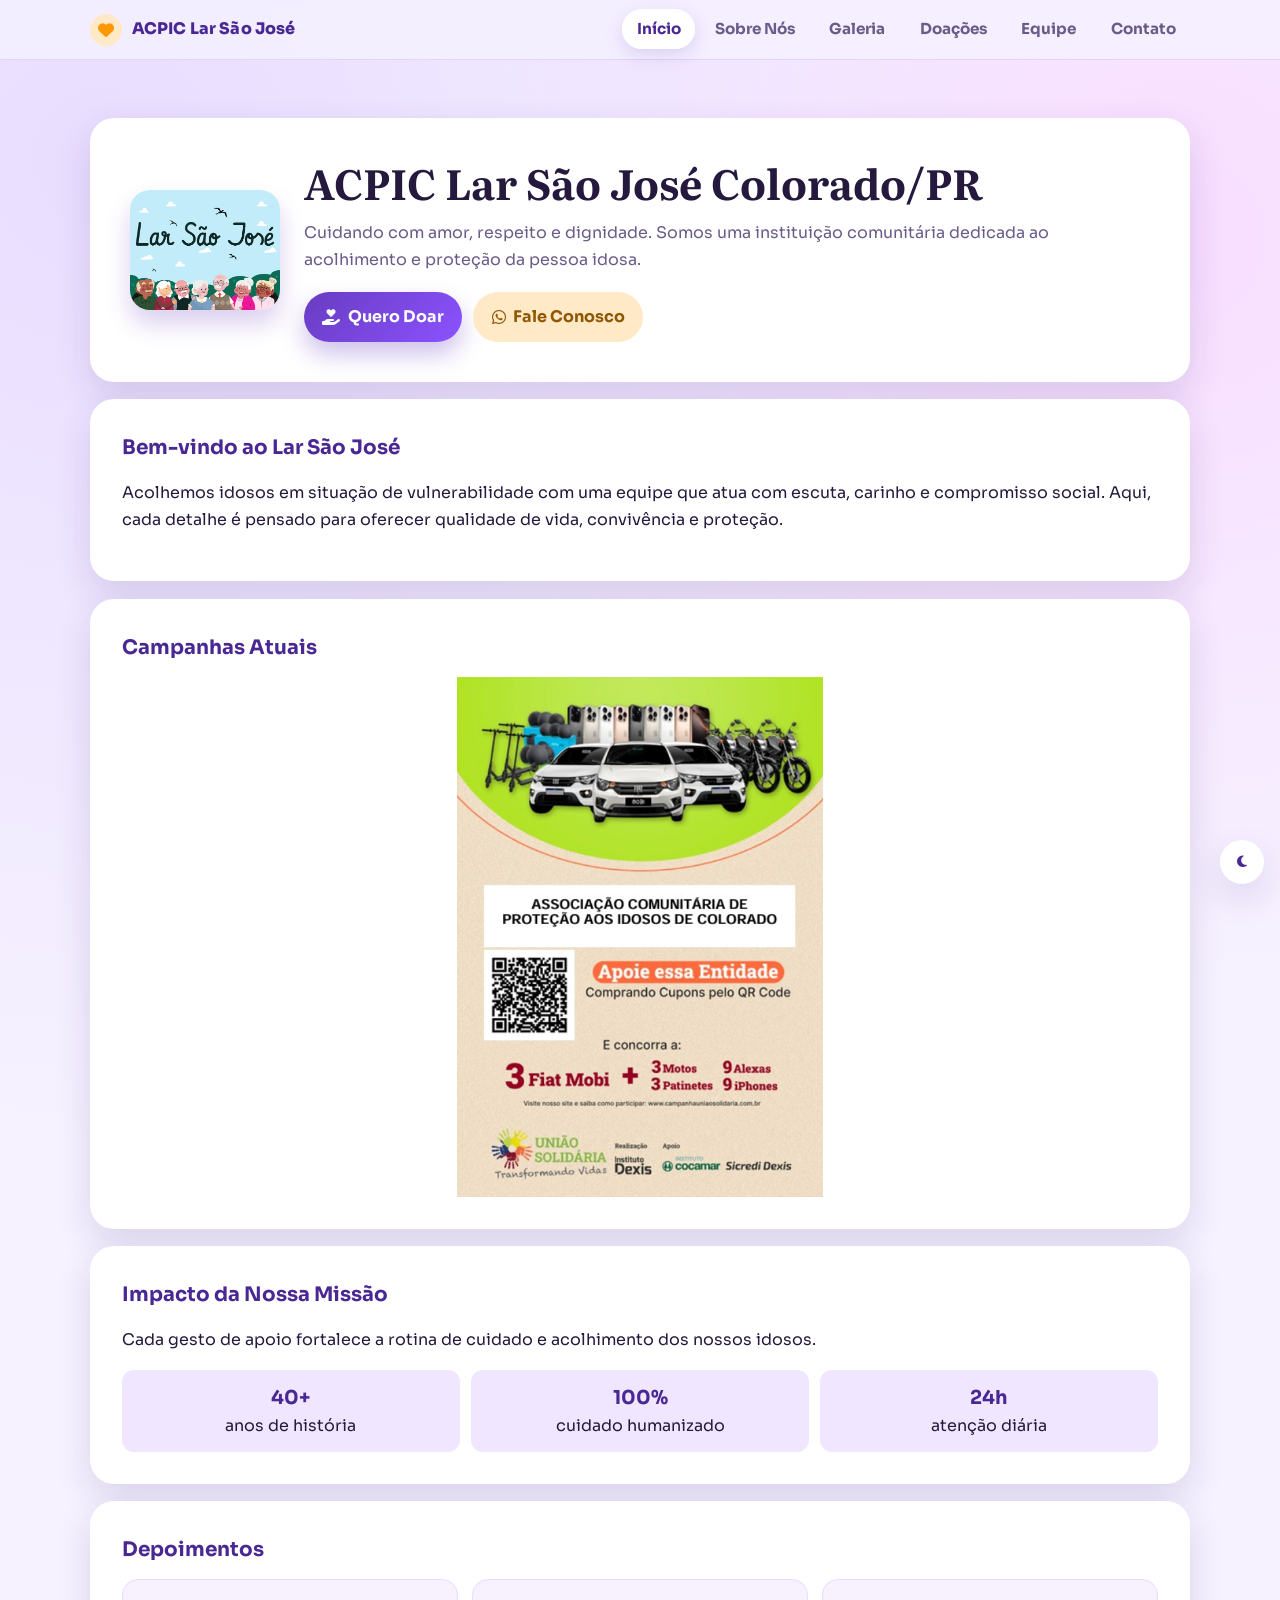
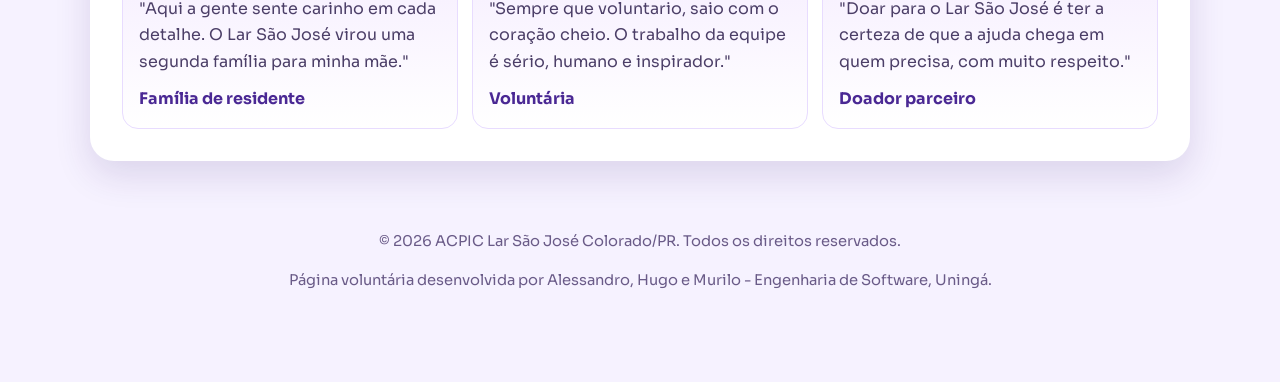
==== html/index.html @ 466f3cef "feat: descrição da alteração" ====
<!doctype html>
<html lang="pt-br">
  <head>
    <meta charset="UTF-8" />
    <meta name="viewport" content="width=device-width, initial-scale=1.0" />
    <title>Início - ACPIC Lar São José</title>
    <link rel="preconnect" href="https://fonts.googleapis.com" />
    <link rel="preconnect" href="https://fonts.gstatic.com" crossorigin />
    <link
      href="https://fonts.googleapis.com/css2?family=Literata:opsz,wght@7..72,600;7..72,800&family=Sora:wght@400;600;700;800&display=swap"
      rel="stylesheet"
    />
    <link rel="stylesheet" href="../css/style.css" />
    <link
      rel="stylesheet"
      href="https://cdnjs.cloudflare.com/ajax/libs/font-awesome/6.5.0/css/all.min.css"
    />
  </head>
  <body>
    <div class="site-nav-wrap">
      <div class="site-shell">
        <nav class="site-nav" aria-label="Navegação principal">
          <a href="index.html" class="brand"
            ><i class="fa-solid fa-heart"></i> ACPIC Lar São José</a
          >
          <button
            class="menu-toggle"
            aria-label="Abrir menu"
            aria-expanded="false"
          >
            <span></span><span></span><span></span>
          </button>
          <ul class="nav-links">
            <li><a href="index.html" class="ativo">Início</a></li>
            <li><a href="sobre.html">Sobre Nós</a></li>
            <li><a href="galeria.html">Galeria</a></li>
            <li><a href="doacoes.html">Doações</a></li>
            <li><a href="equipe.html">Equipe</a></li>
            <li><a href="contato.html">Contato</a></li>
          </ul>
        </nav>
      </div>
    </div>

    <div class="site-shell page">
      <header class="hero reveal" style="--delay: 40ms">
        <img class="logo" src="../galeria/logo.jpg" alt="Logo do asilo" />
        <div>
          <h1>ACPIC Lar São José Colorado/PR</h1>
          <p>
            Cuidando com amor, respeito e dignidade. Somos uma instituição
            comunitária dedicada ao acolhimento e proteção da pessoa idosa.
          </p>
          <div class="actions">
            <a href="doacoes.html" class="btn-cta primary"
              ><i class="fa-solid fa-hand-holding-heart"></i> Quero Doar</a
            >
            <a href="contato.html" class="btn-cta secondary"
              ><i class="fa-brands fa-whatsapp"></i> Fale Conosco</a
            >
          </div>
        </div>
      </header>

      <section class="panel reveal" style="--delay: 110ms">
        <h2>Bem-vindo ao Lar São José</h2>
        <p>
          Acolhemos idosos em situação de vulnerabilidade com uma equipe que
          atua com escuta, carinho e compromisso social. Aqui, cada detalhe é
          pensado para oferecer qualidade de vida, convivência e proteção.
        </p>
      </section>

      <section class="panel reveal" style="--delay: 180ms">
        <h2>Campanhas Atuais</h2>
        <div class="gallery-banner">
          <img src="../galeria/banner1.png" alt="Banner da campanha atual" />
        </div>
      </section>

      <section class="panel reveal" style="--delay: 250ms">
        <h2>Impacto da Nossa Missão</h2>
        <p>
          Cada gesto de apoio fortalece a rotina de cuidado e acolhimento dos
          nossos idosos.
        </p>
        <div class="impact-list">
          <div class="impact-item">
            <strong>40+</strong>
            anos de história
          </div>
          <div class="impact-item">
            <strong>100%</strong>
            cuidado humanizado
          </div>
          <div class="impact-item">
            <strong>24h</strong>
            atenção diária
          </div>
        </div>
      </section>

      <section class="panel reveal" style="--delay: 320ms">
        <h2>Depoimentos</h2>
        <div class="testimonials">
          <article class="quote-card">
            <p>
              "Aqui a gente sente carinho em cada detalhe. O Lar São José virou
              uma segunda família para minha mãe."
            </p>
            <strong>Família de residente</strong>
          </article>
          <article class="quote-card">
            <p>
              "Sempre que voluntario, saio com o coração cheio. O trabalho da
              equipe é sério, humano e inspirador."
            </p>
            <strong>Voluntária</strong>
          </article>
          <article class="quote-card">
            <p>
              "Doar para o Lar São José é ter a certeza de que a ajuda chega em
              quem precisa, com muito respeito."
            </p>
            <strong>Doador parceiro</strong>
          </article>
        </div>
      </section>

      <footer>
        <p>
          © <span class="currentYear"></span> ACPIC Lar São José Colorado/PR.
          Todos os direitos reservados.
        </p>
        <p>
          Página voluntária desenvolvida por Alessandro, Hugo e Murilo -
          Engenharia de Software, Uningá.
        </p>
      </footer>
    </div>

    <script src="../js/site.js"></script>
  </body>
</html>
---- css/style.css ----
:root {
  --bg: #f6f2ff;
  --surface: #ffffff;
  --surface-soft: #f1eaff;
  --text: #25193d;
  --muted: #6a5b88;
  --primary: #683cc1;
  --primary-strong: #4a2894;
  --accent: #ff9800;
  --accent-soft: #ffe9c7;
  --ring: rgba(104, 60, 193, 0.2);
  --shadow: 0 14px 36px rgba(57, 31, 112, 0.14);
  --radius-lg: 24px;
  --radius-md: 16px;
}

* {
  box-sizing: border-box;
}

html,
body {
  margin: 0;
  padding: 0;
}

body {
  font-family: "Sora", "Trebuchet MS", sans-serif;
  background:
    radial-gradient(circle at 8% 8%, #e9ddff 0%, transparent 45%),
    radial-gradient(circle at 92% 12%, #f8ddff 0%, transparent 35%), var(--bg);
  color: var(--text);
  line-height: 1.65;
  min-height: 100vh;
}

a {
  color: inherit;
}

.site-shell {
  width: min(1100px, calc(100% - 2rem));
  margin: 0 auto;
}

.site-nav-wrap {
  position: sticky;
  top: 0;
  z-index: 20;
  backdrop-filter: blur(14px);
  background: rgba(246, 242, 255, 0.8);
  border-bottom: 1px solid rgba(104, 60, 193, 0.14);
}

.site-nav {
  display: flex;
  align-items: center;
  justify-content: space-between;
  padding: 0.85rem 0;
}

.brand {
  display: inline-flex;
  align-items: center;
  gap: 0.6rem;
  text-decoration: none;
  font-weight: 800;
  color: var(--primary-strong);
  letter-spacing: 0.01em;
}

.brand i {
  display: grid;
  place-items: center;
  width: 2rem;
  height: 2rem;
  border-radius: 999px;
  background: var(--accent-soft);
  color: var(--accent);
}

.theme-fab {
  position: fixed;
  right: 1rem;
  bottom: 1rem;
  z-index: 40;
  width: 44px;
  height: 44px;
  border: 0;
  border-radius: 999px;
  background: var(--surface);
  color: var(--primary-strong);
  box-shadow: var(--shadow);
  display: grid;
  place-items: center;
  cursor: pointer;
}

.menu-toggle {
  border: 0;
  background: var(--surface);
  border-radius: 12px;
  width: 44px;
  height: 44px;
  display: none;
  flex-direction: column;
  align-items: center;
  justify-content: center;
  box-shadow: 0 6px 16px rgba(57, 31, 112, 0.16);
  cursor: pointer;
}

.menu-toggle span {
  width: 20px;
  height: 2px;
  background: var(--text);
  display: block;
  transition:
    transform 0.3s ease,
    opacity 0.3s ease;
}

.menu-toggle span + span {
  margin-top: 5px;
}

.nav-links {
  display: flex;
  list-style: none;
  gap: 0.35rem;
  margin: 0;
  padding: 0;
}

.nav-links a {
  text-decoration: none;
  color: var(--muted);
  font-weight: 700;
  font-size: 0.95rem;
  padding: 0.65rem 0.9rem;
  border-radius: 999px;
  transition: 0.25s ease;
}

.nav-links a:hover,
.nav-links a.ativo {
  color: var(--primary-strong);
  background: var(--surface);
  box-shadow: 0 6px 18px rgba(104, 60, 193, 0.18);
}

.hero,
.panel {
  background: var(--surface);
  border-radius: var(--radius-lg);
  box-shadow: var(--shadow);
}

.hero {
  margin-top: 2rem;
  padding: clamp(1.4rem, 4vw, 2.5rem);
  display: grid;
  gap: 1.5rem;
  grid-template-columns: 150px 1fr;
  align-items: center;
}

.hero img.logo {
  width: 100%;
  border-radius: 20px;
  box-shadow: 0 14px 24px rgba(104, 60, 193, 0.24);
}

.hero h1,
.page-head h1 {
  margin: 0;
  font-family: "Literata", Georgia, serif;
  line-height: 1.2;
  font-size: clamp(1.8rem, 4vw, 2.6rem);
}

.hero p,
.page-head p {
  color: var(--muted);
  margin: 0.8rem 0 0;
}

.page {
  padding: 1.6rem 0 2.7rem;
  display: grid;
  gap: 1.1rem;
}

.page-head {
  margin-top: 1.8rem;
}

.panel {
  padding: clamp(1.2rem, 3vw, 2rem);
}

.panel h2 {
  margin: 0 0 0.8rem;
  font-size: 1.25rem;
  color: var(--primary-strong);
}

.panel h3 {
  margin-top: 1.2rem;
  margin-bottom: 0.6rem;
}

.texto {
  color: #33434c;
}

.actions {
  margin-top: 1.2rem;
  display: flex;
  gap: 0.7rem;
  flex-wrap: wrap;
}

.btn-cta {
  text-decoration: none;
  display: inline-flex;
  align-items: center;
  gap: 0.45rem;
  border-radius: 999px;
  padding: 0.72rem 1.15rem;
  font-weight: 700;
  transition:
    transform 0.25s ease,
    box-shadow 0.25s ease;
}

.btn-cta.primary {
  background: linear-gradient(135deg, var(--primary), #8c52ff);
  color: #f8fffe;
  box-shadow: 0 12px 24px rgba(104, 60, 193, 0.32);
}

.btn-cta.secondary {
  background: var(--accent-soft);
  color: #8f5800;
}

.btn-cta:hover {
  transform: translateY(-2px);
}

.gallery,
.galleryy,
.cards,
.contact-grid,
.team-grid,
.supply-grid {
  display: grid;
  grid-template-columns: repeat(auto-fit, minmax(220px, 1fr));
  gap: 1rem;
}

.gallery .item,
.galleryy figure,
.contact-card,
.team-card,
.supply-card {
  background: var(--surface-soft);
  border-radius: var(--radius-md);
  padding: 0.95rem;
}

.gallery img,
.galleryy img,
.gallery-banner img,
.donation img {
  width: 100%;
  border-radius: 12px;
  object-fit: cover;
}

.donation img {
  max-width: 360px;
  width: min(100%, 360px);
  height: auto;
  display: block;
  margin: 0.85rem auto 0;
}

.gallery .item p,
.galleryy figcaption {
  margin: 0.7rem 0 0;
  color: var(--muted);
  font-size: 0.93rem;
}

.gallery-banner img {
  max-width: 960px;
  max-height: 520px;
  height: auto;
  object-fit: contain;
  object-position: center;
  display: block;
  margin: 0 auto;
}

@media (max-width: 860px) {
  .gallery-banner img {
    max-height: 340px;
  }
}

.video {
  width: 100%;
  min-height: 320px;
  border: 0;
  border-radius: 12px;
  background: #112126;
}

.donation {
  text-align: center;
}

.pix-key {
  display: inline-flex;
  margin-top: 0.8rem;
  background: #fff5df;
  color: #875100;
  border-radius: 999px;
  padding: 0.45rem 0.9rem;
  font-weight: 700;
}

.supply-card h3,
.team-card h3,
.contact-card h3 {
  margin: 0 0 0.4rem;
}

.supply-card ul,
.team-card ul {
  margin: 0;
  padding-left: 1.15rem;
}

.contact-grid a {
  color: var(--primary-strong);
  text-decoration: none;
  font-weight: 700;
}

.contact-icon {
  width: 2.2rem;
  height: 2.2rem;
  border-radius: 50%;
  display: grid;
  place-items: center;
  background: #efe6ff;
  color: var(--primary);
  margin-bottom: 0.6rem;
}

.testimonials {
  display: grid;
  grid-template-columns: repeat(auto-fit, minmax(220px, 1fr));
  gap: 0.9rem;
}

.quote-card {
  background: linear-gradient(180deg, #f7f0ff 0%, #ffffff 100%);
  border-radius: var(--radius-md);
  padding: 1rem;
  border: 1px solid #e8dcff;
}

.quote-card p {
  margin: 0;
  color: #4c3f68;
}

.quote-card strong {
  display: block;
  margin-top: 0.65rem;
  color: var(--primary-strong);
}

.impact-list {
  display: grid;
  grid-template-columns: repeat(auto-fit, minmax(150px, 1fr));
  gap: 0.7rem;
  margin-top: 0.8rem;
}

.impact-item {
  background: #f0e6ff;
  border-radius: 12px;
  padding: 0.75rem;
  text-align: center;
}

.impact-item strong {
  display: block;
  color: var(--primary-strong);
  font-size: 1.2rem;
}

.endereco {
  margin-top: 1rem;
  text-align: center;
}

.map-link {
  display: inline-flex;
  margin-top: 0.7rem;
  align-items: center;
  gap: 0.5rem;
  background: var(--surface-soft);
  border-radius: 999px;
  padding: 0.45rem 0.8rem;
  text-decoration: none;
  color: var(--primary-strong);
  font-weight: 700;
}

footer {
  margin-top: 0.6rem;
  padding: 1.6rem 0 2rem;
  text-align: center;
  color: var(--muted);
  font-size: 0.92rem;
}

body.theme-dark {
  --bg: #171124;
  --surface: #221838;
  --surface-soft: #2b1f45;
  --text: #f3ecff;
  --muted: #c5b6e7;
  --primary: #8f6df3;
  --primary-strong: #ceb8ff;
  --accent: #ffb347;
  --accent-soft: #4b3713;
  --ring: rgba(143, 109, 243, 0.22);
  --shadow: 0 14px 36px rgba(0, 0, 0, 0.35);
}

body.theme-dark {
  background:
    radial-gradient(circle at 8% 8%, #281944 0%, transparent 45%),
    radial-gradient(circle at 92% 12%, #3a1d42 0%, transparent 35%), var(--bg);
}

body.theme-dark .site-nav-wrap {
  background: rgba(23, 17, 36, 0.85);
  border-bottom: 1px solid rgba(206, 184, 255, 0.18);
}

body.theme-dark .texto {
  color: #d7caef;
}

body.theme-dark .menu-toggle span {
  background: #f3ecff;
}

body.theme-dark .quote-card {
  background: linear-gradient(180deg, #2f2250 0%, #23193a 100%);
  border-color: #413062;
}

body.theme-dark .impact-item {
  background: #30234d;
}

body.theme-dark .map-link,
body.theme-dark .theme-fab,
body.theme-dark .menu-toggle {
  background: #271d3f;
}

.reveal {
  opacity: 0;
  transform: translateY(24px);
  transition:
    opacity 0.6s ease,
    transform 0.6s ease;
  transition-delay: var(--delay, 0ms);
}

.reveal.is-visible {
  opacity: 1;
  transform: translateY(0);
}

@media (max-width: 860px) {
  .menu-toggle {
    display: inline-flex;
  }

  .nav-links {
    position: absolute;
    top: calc(100% + 0.5rem);
    left: 1rem;
    right: 1rem;
    background: #ffffff;
    border-radius: 16px;
    box-shadow: var(--shadow);
    padding: 0.5rem;
    flex-direction: column;
    opacity: 0;
    pointer-events: none;
    transform: translateY(-8px);
    transition: 0.25s ease;
  }

  body.theme-dark .nav-links {
    background: #271d3f;
  }

  .site-nav.is-open .nav-links {
    opacity: 1;
    pointer-events: auto;
    transform: translateY(0);
  }

  .site-nav.is-open .menu-toggle span:nth-child(1) {
    transform: translateY(7px) rotate(45deg);
  }

  .site-nav.is-open .menu-toggle span:nth-child(2) {
    opacity: 0;
  }

  .site-nav.is-open .menu-toggle span:nth-child(3) {
    transform: translateY(-7px) rotate(-45deg);
  }

  .hero {
    grid-template-columns: 1fr;
    text-align: center;
  }

  .hero img.logo {
    width: min(180px, 100%);
    margin: 0 auto;
  }

  .video {
    min-height: 250px;
  }
}
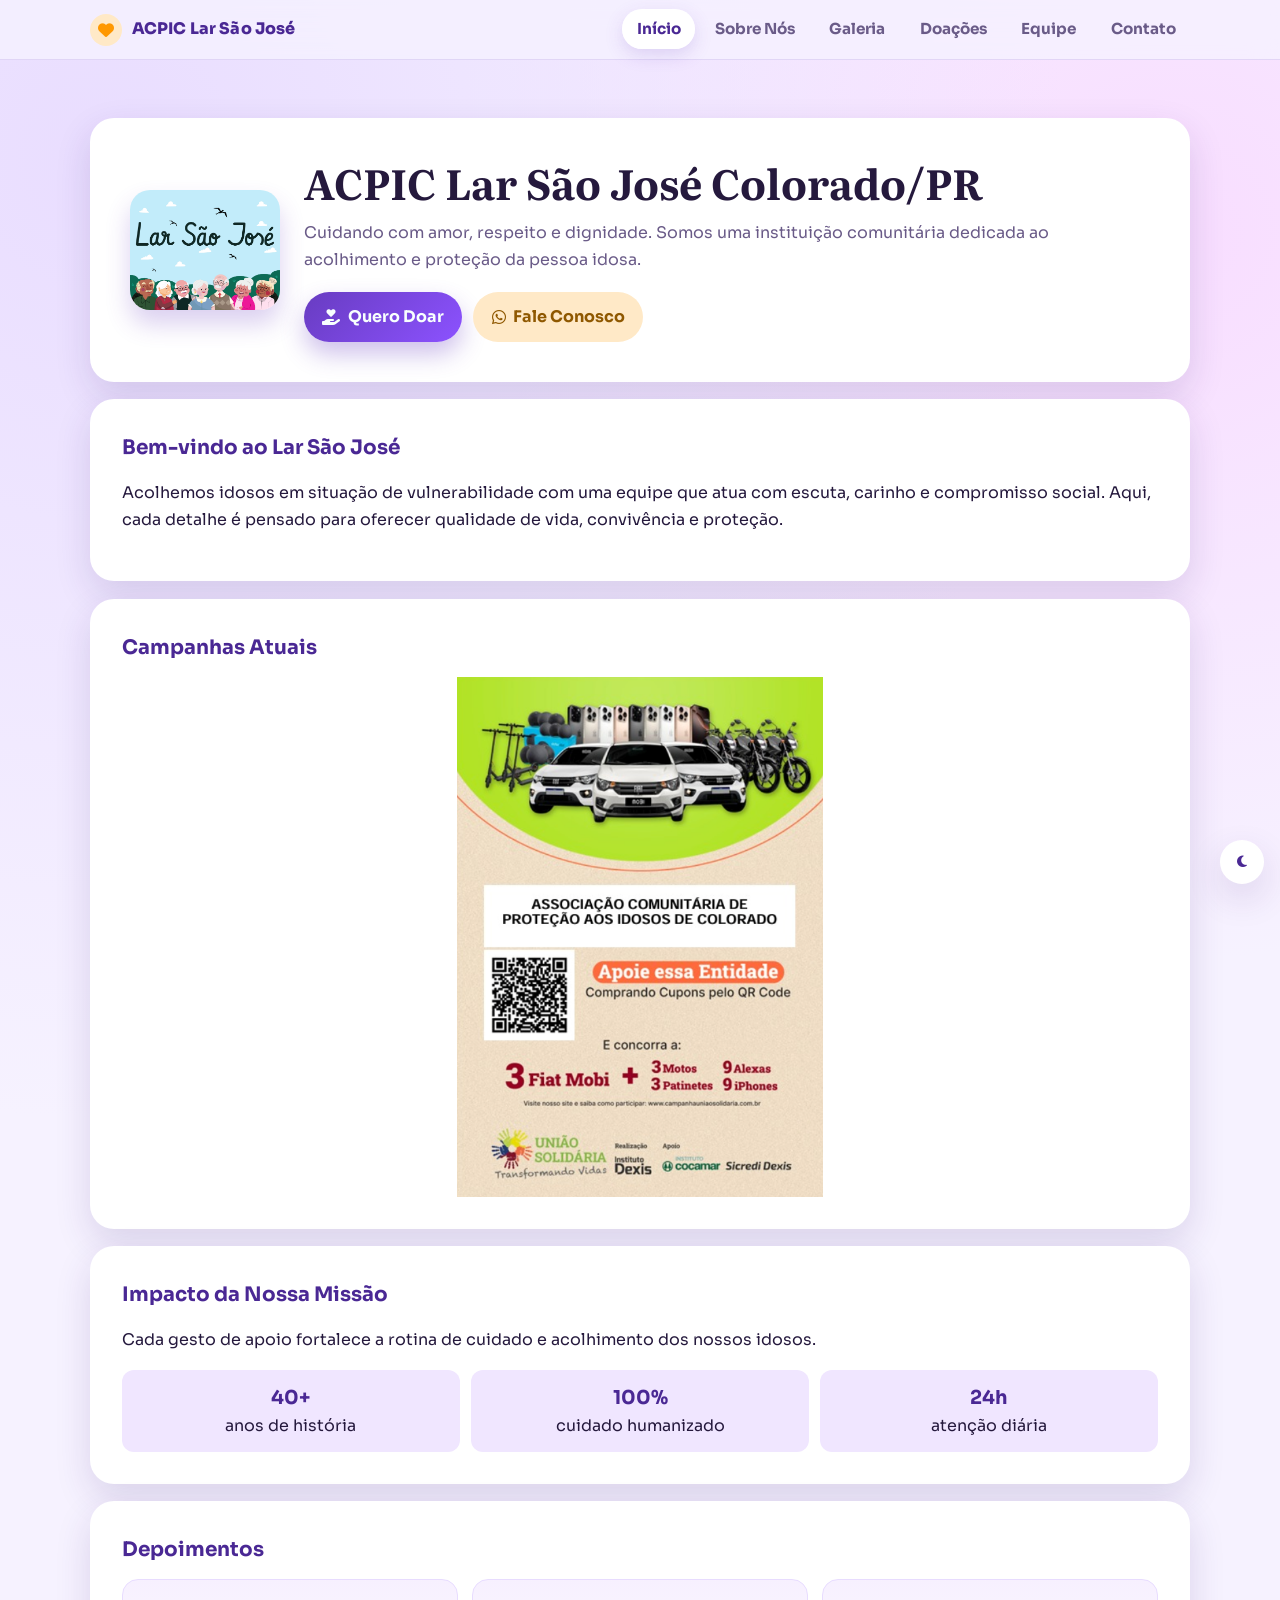
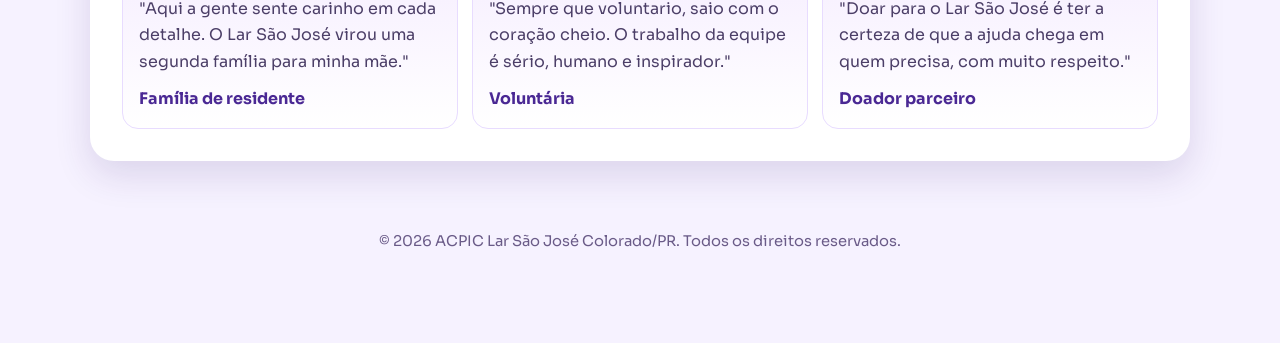
==== commit 718a59a4: "feat: descrição da alteração" ====
--- a/html/index.html
+++ b/html/index.html
@@ -132,10 +132,6 @@
           © <span class="currentYear"></span> ACPIC Lar São José Colorado/PR.
           Todos os direitos reservados.
         </p>
-        <p>
-          Página voluntária desenvolvida por Alessandro, Hugo e Murilo -
-          Engenharia de Software, Uningá.
-        </p>
       </footer>
     </div>
 
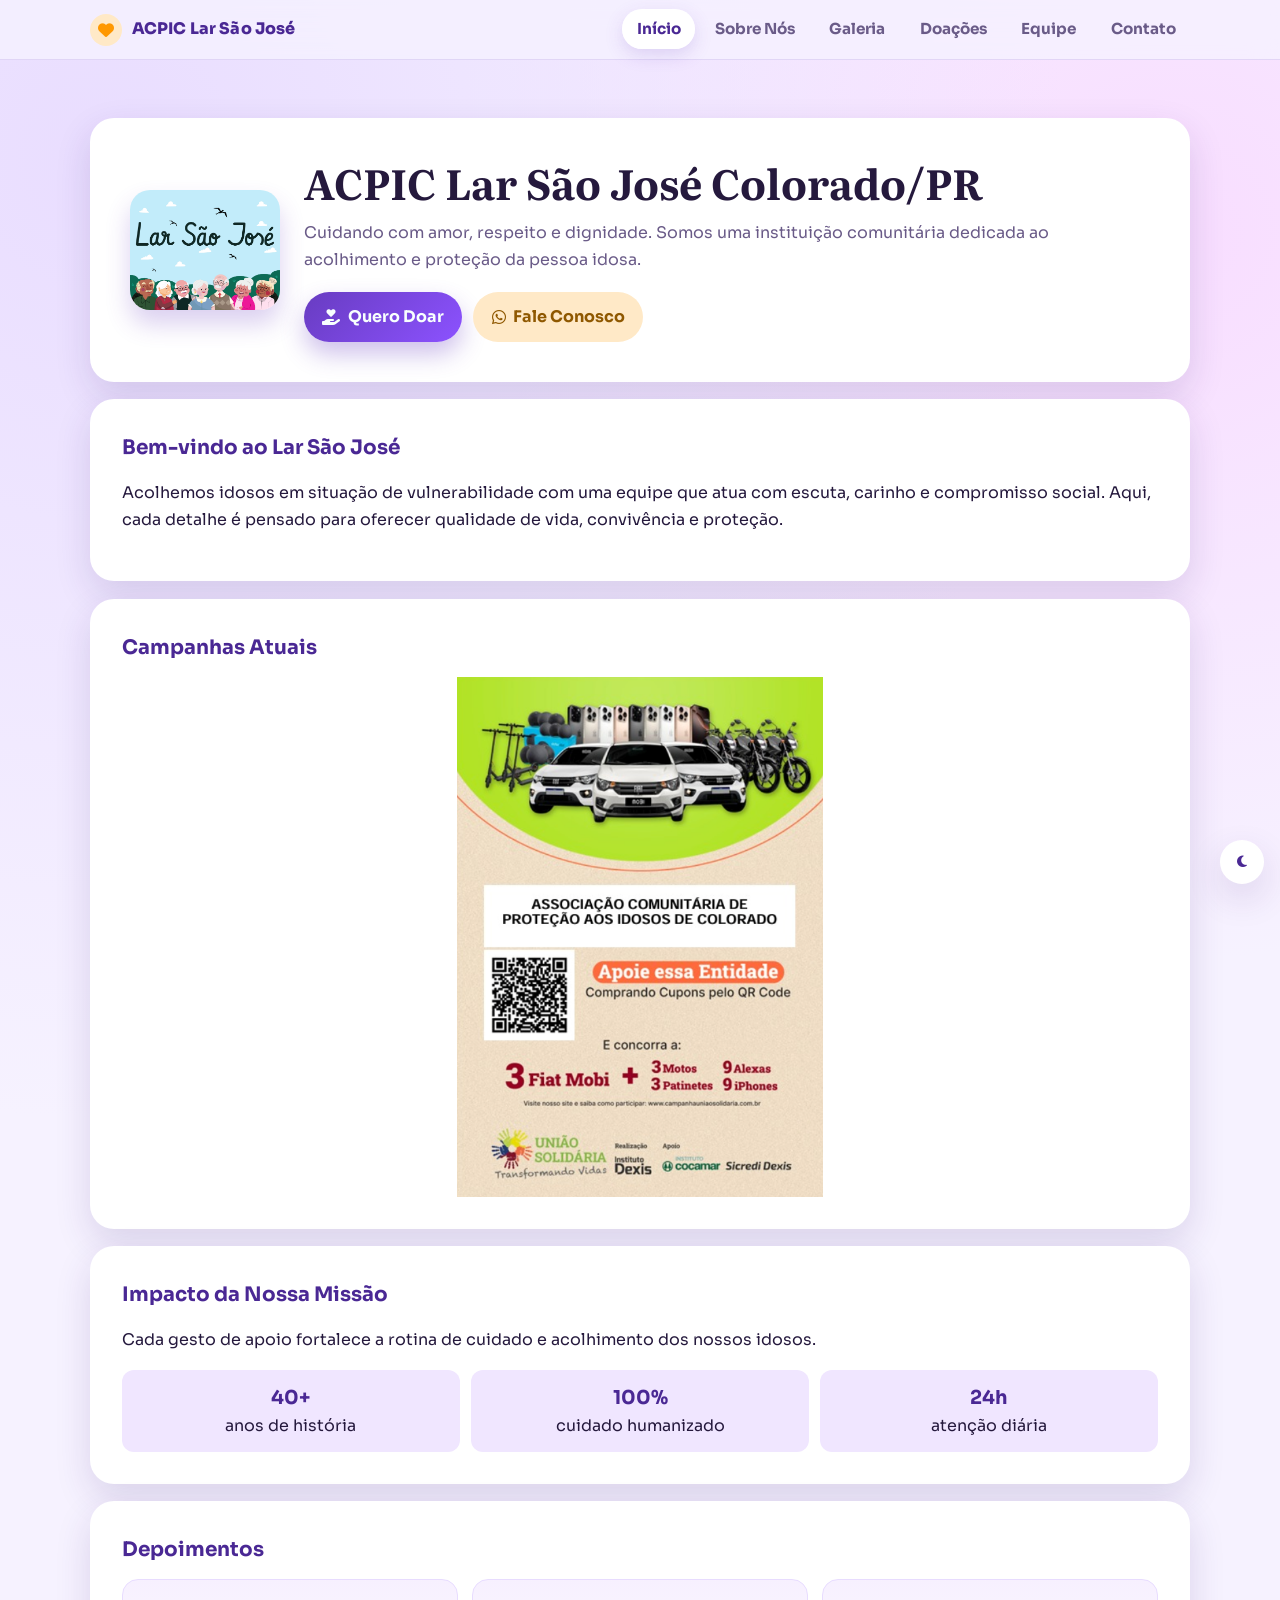
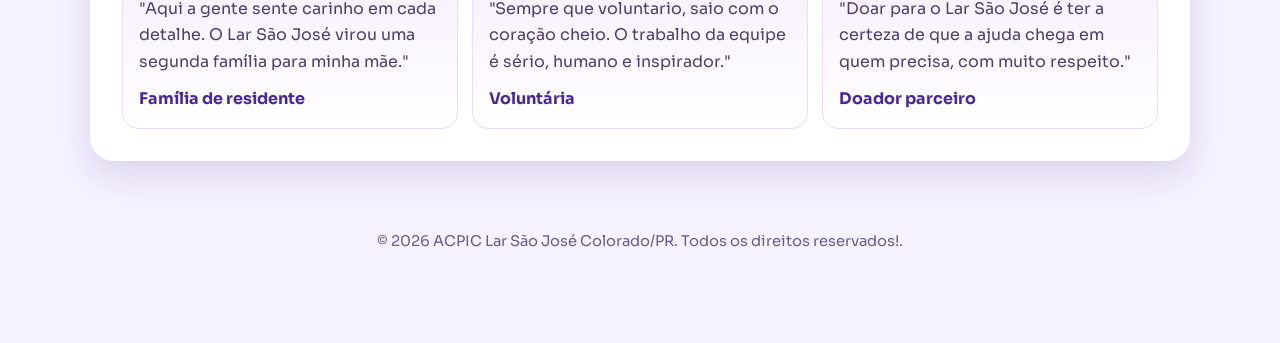
==== commit 38329826: "feat: descrição da alteração teste" ====
--- a/html/index.html
+++ b/html/index.html
@@ -130,7 +130,7 @@
       <footer>
         <p>
           © <span class="currentYear"></span> ACPIC Lar São José Colorado/PR.
-          Todos os direitos reservados.
+          Todos os direitos reservados!.
         </p>
       </footer>
     </div>
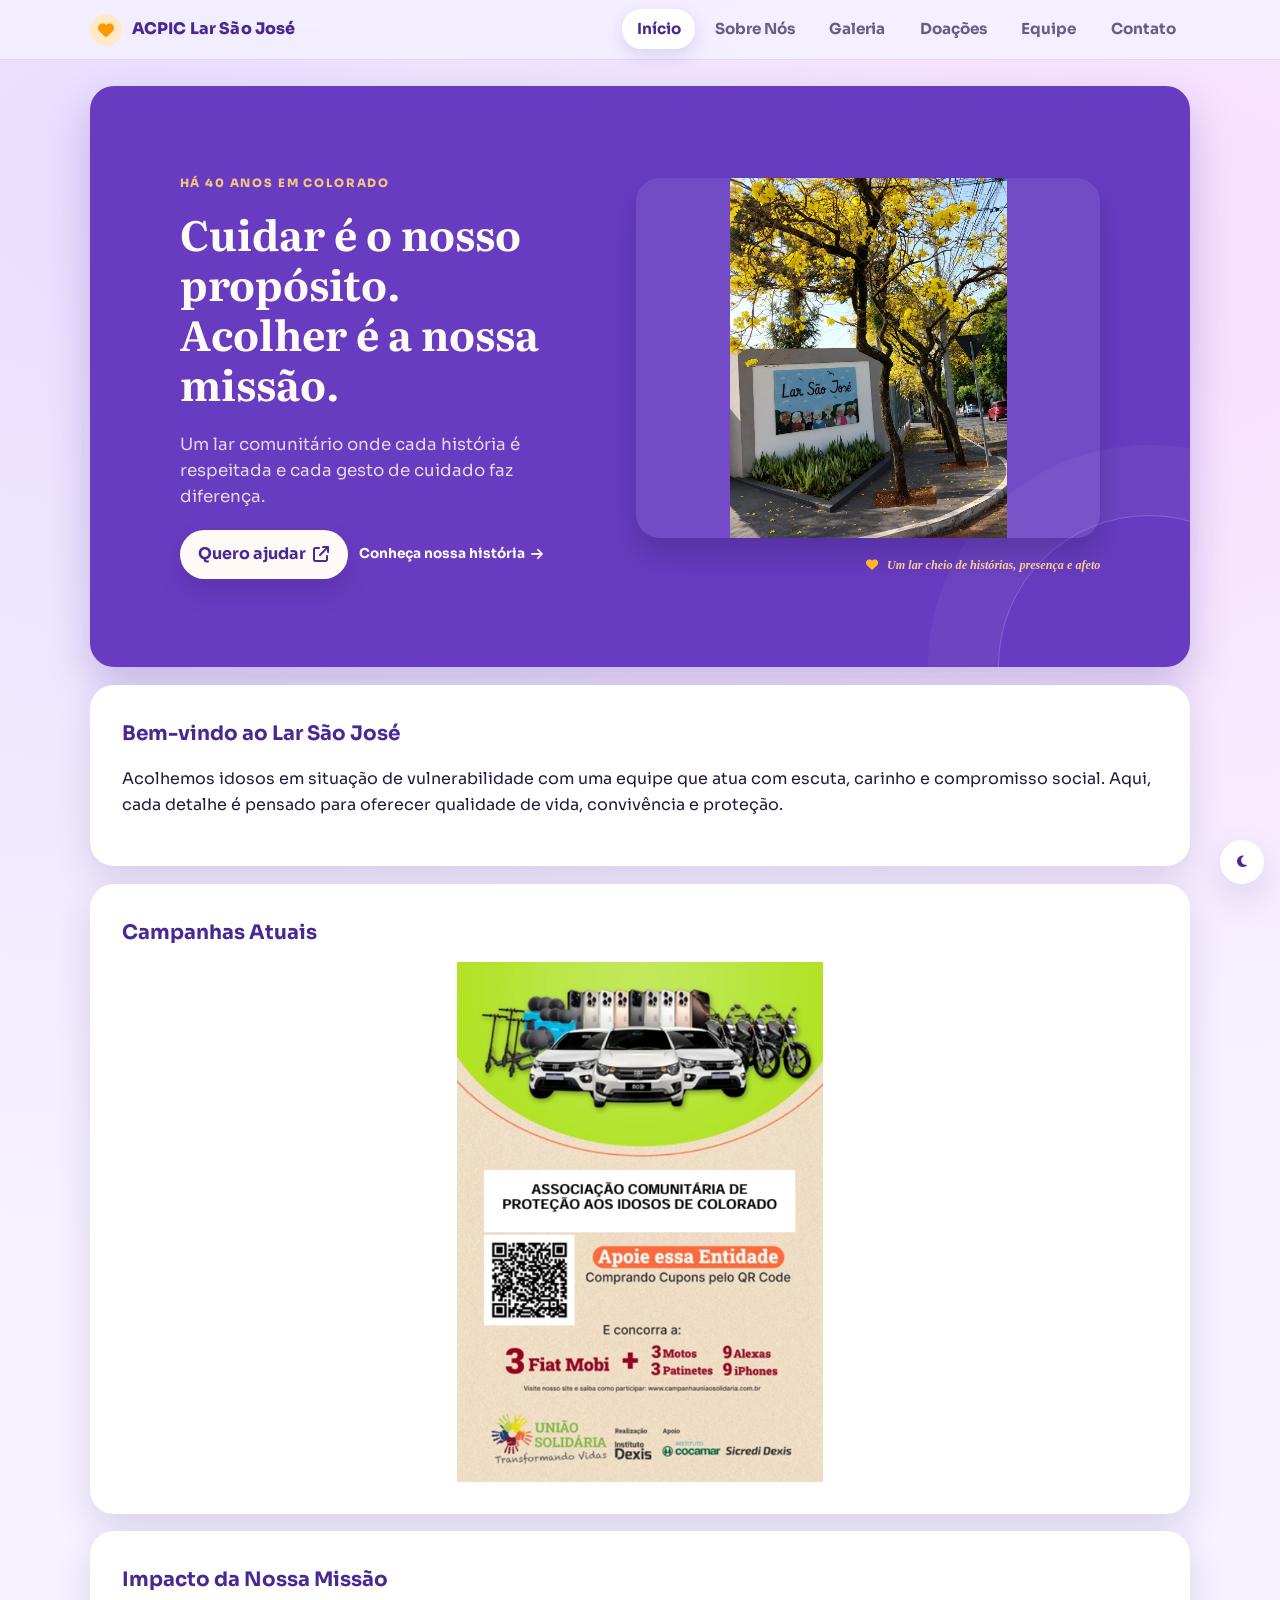
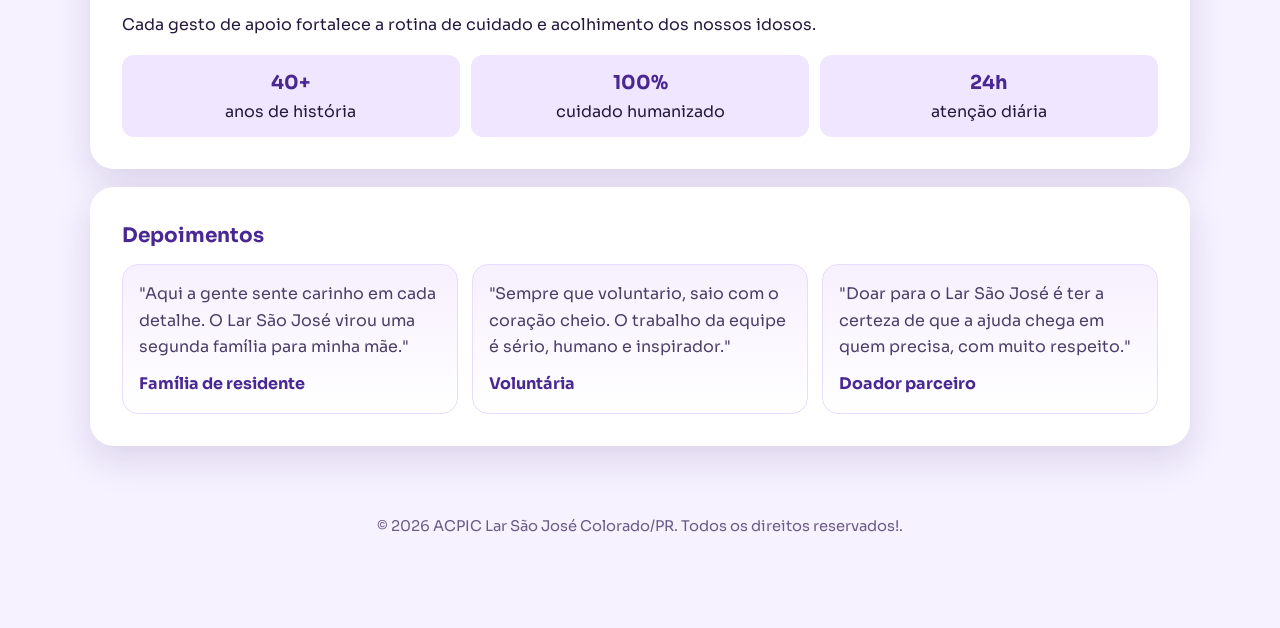
==== commit 776ae8f3: "fix: melhoria na tela principal do site" ====
--- a/html/index.html
+++ b/html/index.html
@@ -44,21 +44,32 @@
 
     <div class="site-shell page">
       <header class="hero reveal" style="--delay: 40ms">
-        <img class="logo" src="../galeria/logo.jpg" alt="Logo do asilo" />
-        <div>
-          <h1>ACPIC Lar São José Colorado/PR</h1>
-          <p>
-            Cuidando com amor, respeito e dignidade. Somos uma instituição
-            comunitária dedicada ao acolhimento e proteção da pessoa idosa.
+        <div class="hero-content">
+          <p class="hero-kicker">Há 40 anos em Colorado</p>
+          <h1>Cuidar é o nosso propósito.<br />Acolher é a nossa missão.</h1>
+          <p class="hero-description">
+            Um lar comunitário onde cada história é respeitada e cada gesto de
+            cuidado faz diferença.
           </p>
           <div class="actions">
             <a href="doacoes.html" class="btn-cta primary"
-              ><i class="fa-solid fa-hand-holding-heart"></i> Quero Doar</a
-            >
-            <a href="contato.html" class="btn-cta secondary"
-              ><i class="fa-brands fa-whatsapp"></i> Fale Conosco</a
-            >
+              >Quero ajudar
+              <i class="fa-solid fa-arrow-up-right-from-square"></i
+            ></a>
+            <a href="sobre.html" class="hero-link"
+              >Conheça nossa história <i class="fa-solid fa-arrow-right"></i
+            ></a>
           </div>
+        </div>
+        <div class="hero-visual">
+          <img
+            src="../galeria/foto_do_asilo1.jpeg"
+            alt="Moradores e voluntários reunidos no Lar São José"
+          />
+          <p>
+            <i class="fa-solid fa-heart"></i> Um lar cheio de histórias,
+            presença e afeto
+          </p>
         </div>
       </header>
 
--- a/css/style.css
+++ b/css/style.css
@@ -157,18 +157,93 @@
 }
 
 .hero {
-  margin-top: 2rem;
-  padding: clamp(1.4rem, 4vw, 2.5rem);
-  display: grid;
-  gap: 1.5rem;
-  grid-template-columns: 150px 1fr;
+  position: relative;
+  isolation: isolate;
+  overflow: hidden;
+  margin-top: 0;
+  min-height: 540px;
+  padding: clamp(2.5rem, 7vw, 5.5rem) clamp(1.4rem, 7vw, 6rem);
+  display: grid;
+  gap: clamp(2rem, 6vw, 5rem);
+  grid-template-columns: minmax(0, 0.9fr) minmax(0, 1.1fr);
   align-items: center;
-}
-
-.hero img.logo {
+  background: var(--primary);
+  color: #fffaf5;
+  box-shadow: 0 18px 42px rgba(74, 40, 148, 0.25);
+}
+
+.hero::after {
+  content: "";
+  position: absolute;
+  z-index: -1;
+  width: 300px;
+  height: 300px;
+  right: -110px;
+  bottom: -150px;
+  border: 1px solid rgba(255, 255, 255, 0.2);
+  border-radius: 50%;
+  box-shadow: 0 0 0 70px rgba(255, 255, 255, 0.04);
+}
+
+.hero-content {
+  position: relative;
+  z-index: 1;
+}
+
+.hero-kicker {
+  margin: 0 0 1rem;
+  color: #f7c67e;
+  font-size: 0.72rem;
+  font-weight: 800;
+  letter-spacing: 0.16em;
+  text-transform: uppercase;
+}
+
+.hero h1 {
+  max-width: 570px;
+  color: #fffaf5;
+  font-size: clamp(2.5rem, 5vw, 4.6rem);
+  line-height: 1.02;
+}
+
+.hero-description {
+  max-width: 470px;
+  margin: 1.5rem 0 0;
+  color: rgba(255, 250, 245, 0.82);
+  font-size: clamp(0.9rem, 1.5vw, 1.05rem);
+  line-height: 1.55;
+}
+
+.hero-visual {
+  position: relative;
+  z-index: 1;
+  align-self: center;
+}
+
+.hero-visual img {
+  display: block;
   width: 100%;
-  border-radius: 20px;
-  box-shadow: 0 14px 24px rgba(104, 60, 193, 0.24);
+  height: clamp(250px, 31vw, 360px);
+  border-radius: 24px;
+  object-fit: contain;
+  object-position: center;
+  background: rgba(255, 255, 255, 0.08);
+  box-shadow: 0 18px 30px rgba(35, 16, 76, 0.24);
+}
+
+.hero-visual p {
+  margin: 1.1rem 0 0 auto;
+  width: fit-content;
+  color: #f8d08f;
+  font-family: "Literata", Georgia, serif;
+  font-size: 0.76rem;
+  font-style: italic;
+  font-weight: 600;
+}
+
+.hero-visual p i {
+  margin-right: 0.35rem;
+  color: #ffb52e;
 }
 
 .hero h1,
@@ -179,7 +254,6 @@
   font-size: clamp(1.8rem, 4vw, 2.6rem);
 }
 
-.hero p,
 .page-head p {
   color: var(--muted);
   margin: 0.8rem 0 0;
@@ -235,9 +309,9 @@
 }
 
 .btn-cta.primary {
-  background: linear-gradient(135deg, var(--primary), #8c52ff);
-  color: #f8fffe;
-  box-shadow: 0 12px 24px rgba(104, 60, 193, 0.32);
+  background: #fffaf5;
+  color: var(--primary-strong);
+  box-shadow: 0 12px 24px rgba(35, 16, 76, 0.18);
 }
 
 .btn-cta.secondary {
@@ -247,6 +321,20 @@
 
 .btn-cta:hover {
   transform: translateY(-2px);
+}
+
+.hero-link {
+  display: inline-flex;
+  align-items: center;
+  gap: 0.4rem;
+  color: #fffaf5;
+  font-size: 0.85rem;
+  font-weight: 700;
+  text-decoration: none;
+}
+
+.hero-link:hover {
+  color: #f7c67e;
 }
 
 .gallery,
@@ -437,7 +525,7 @@
   --surface-soft: #2b1f45;
   --text: #f3ecff;
   --muted: #c5b6e7;
-  --primary: #8f6df3;
+  --primary: #5b35a8;
   --primary-strong: #ceb8ff;
   --accent: #ffb347;
   --accent-soft: #4b3713;
@@ -454,6 +542,20 @@
 body.theme-dark .site-nav-wrap {
   background: rgba(23, 17, 36, 0.85);
   border-bottom: 1px solid rgba(206, 184, 255, 0.18);
+}
+
+body.theme-dark .hero {
+  background: #5933a6;
+  box-shadow: 0 18px 42px rgba(0, 0, 0, 0.42);
+}
+
+body.theme-dark .hero-visual img {
+  background: rgba(255, 255, 255, 0.04);
+  box-shadow: 0 18px 30px rgba(0, 0, 0, 0.3);
+}
+
+body.theme-dark .hero .btn-cta.primary {
+  color: #452285;
 }
 
 body.theme-dark .texto {
@@ -539,11 +641,31 @@
   .hero {
     grid-template-columns: 1fr;
     text-align: center;
-  }
-
-  .hero img.logo {
-    width: min(180px, 100%);
+    min-height: 0;
+    padding: 3rem 1.4rem;
+  }
+
+  .hero-content {
+    display: flex;
+    align-items: center;
+    flex-direction: column;
+  }
+
+  .hero h1 {
+    font-size: clamp(2.35rem, 10vw, 3.6rem);
+  }
+
+  .hero-visual {
+    width: 100%;
+  }
+
+  .hero-visual img {
+    height: min(65vw, 320px);
+  }
+
+  .hero-visual p {
     margin: 0 auto;
+    margin-top: 1rem;
   }
 
   .video {
